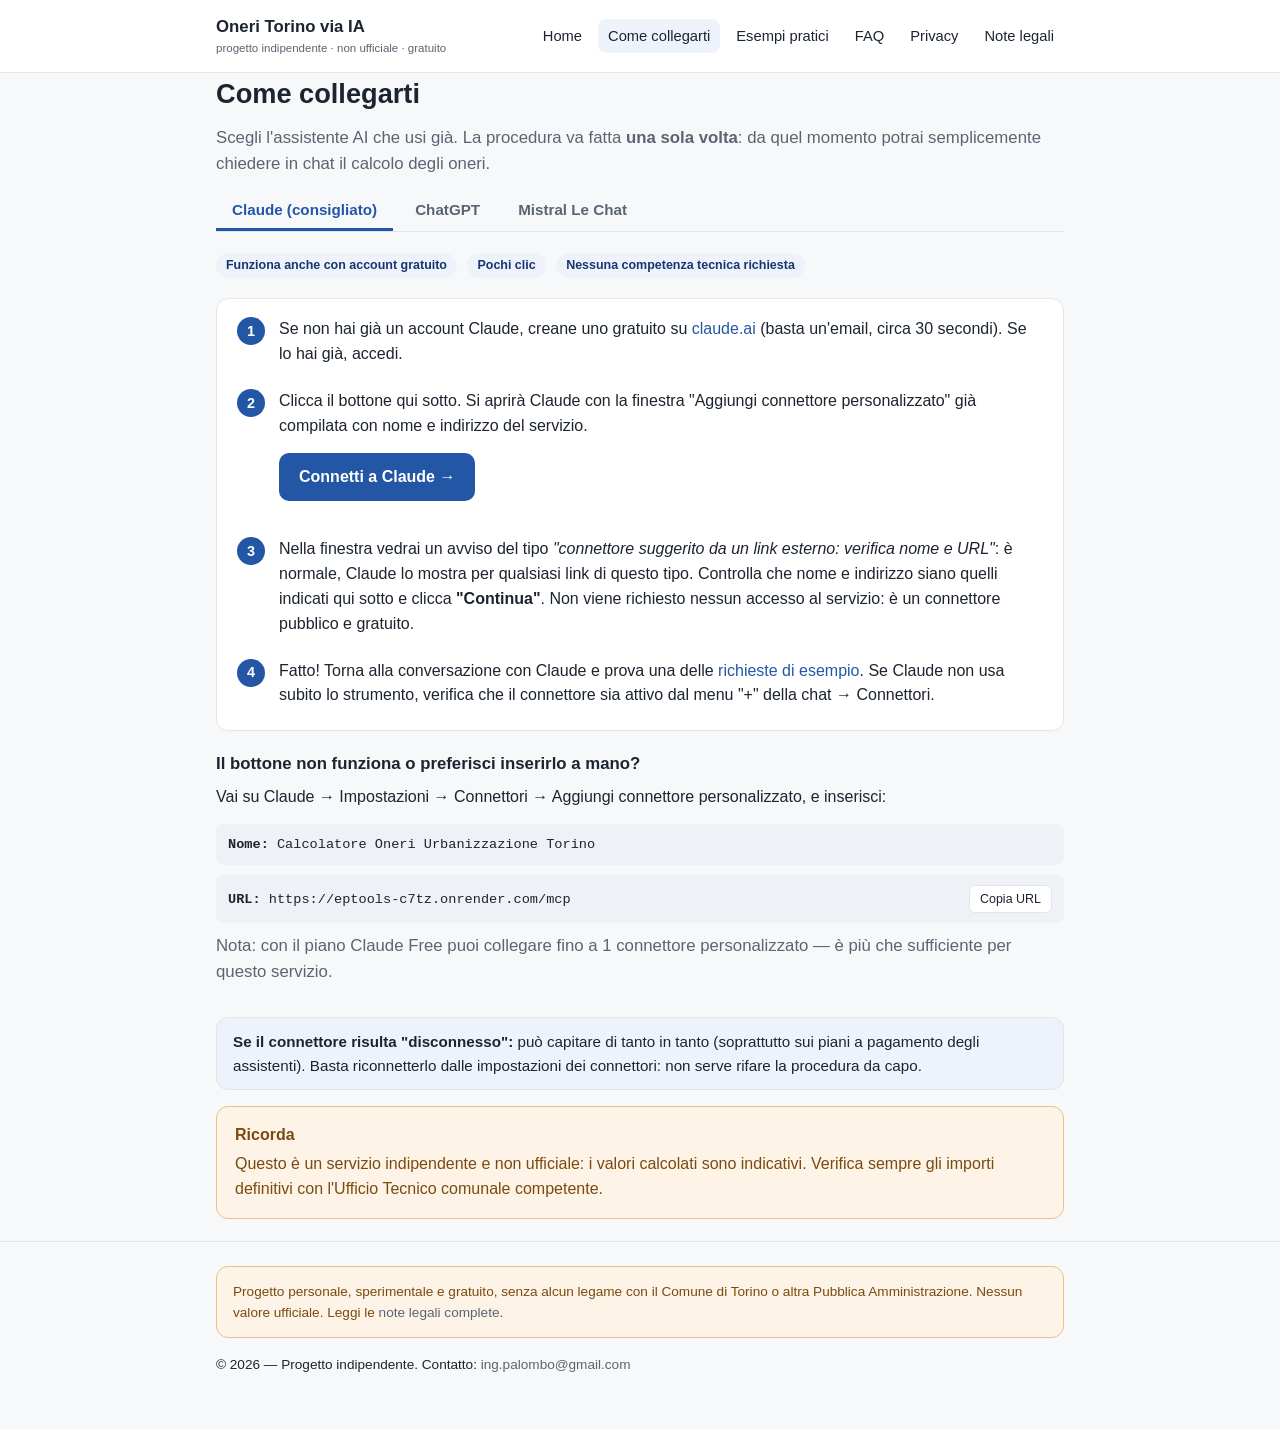
==== come-collegarti.html @ ebdf5fb5 "Sito landing page Oneri Torino via IA Co-Authored-By: Claude Sonnet 5 <noreply@anthropic.com>" ====
<!DOCTYPE html>
<html lang="it">
<head>
<meta charset="UTF-8">
<meta name="viewport" content="width=device-width, initial-scale=1">
<title>Come collegarti — Oneri Torino via IA</title>
<meta name="description" content="Guida passo-passo per collegare il calcolatore oneri di urbanizzazione di Torino a Claude, ChatGPT o Mistral Le Chat.">
<link rel="icon" href="data:image/svg+xml,%3Csvg xmlns=%27http://www.w3.org/2000/svg%27 viewBox=%270 0 32 32%27%3E%3Crect width=%2732%27 height=%2732%27 rx=%277%27 fill=%27%232456a6%27/%3E%3Ctext x=%2716%27 y=%2723%27 text-anchor=%27middle%27 font-family=%27Arial%27 font-size=%2719%27 font-weight=%27bold%27 fill=%27white%27%3E%E2%82%AC%3C/text%3E%3C/svg%3E">
<link rel="stylesheet" href="style.css">
</head>
<body>
<header class="site-header">
  <div class="container">
    <div class="brand">Oneri Torino via IA
      <small>progetto indipendente &middot; non ufficiale &middot; gratuito</small>
    </div>
    <nav class="site-nav">
      <a href="index.html">Home</a>
      <a href="come-collegarti.html" class="active">Come collegarti</a>
      <a href="esempi.html">Esempi pratici</a>
      <a href="faq.html">FAQ</a>
      <a href="privacy.html">Privacy</a>
      <a href="note-legali.html">Note legali</a>
    </nav>
  </div>
</header>

<main class="container">

  <h1>Come collegarti</h1>
  <p class="lead">
    Scegli l'assistente AI che usi già. La procedura va fatta <strong>una sola volta</strong>:
    da quel momento potrai semplicemente chiedere in chat il calcolo degli oneri.
  </p>

  <div class="tabs" role="tablist">
    <button class="tab-btn active" role="tab" aria-selected="true" data-tab="tab-claude">Claude (consigliato)</button>
    <button class="tab-btn" role="tab" aria-selected="false" data-tab="tab-chatgpt">ChatGPT</button>
    <button class="tab-btn" role="tab" aria-selected="false" data-tab="tab-lechat">Mistral Le Chat</button>
  </div>

  <!-- CLAUDE -->
  <div class="tab-panel active" id="tab-claude">
    <p>
      <span class="pill">Funziona anche con account gratuito</span>
      <span class="pill">Pochi clic</span>
      <span class="pill">Nessuna competenza tecnica richiesta</span>
    </p>

    <div class="card">
      <ol class="steps">
        <li>
          Se non hai già un account Claude, creane uno gratuito su
          <a href="https://claude.ai" target="_blank" rel="noopener">claude.ai</a> (basta un'email,
          circa 30 secondi). Se lo hai già, accedi.
        </li>
        <li>
          Clicca il bottone qui sotto. Si aprirà Claude con la finestra "Aggiungi connettore
          personalizzato" già compilata con nome e indirizzo del servizio.
          <div class="btn-row">
            <a class="btn" id="claude-connect-btn"
               href="https://claude.ai/customize/connectors?modal=add-custom-connector&amp;connectorName=Calcolatore%20Oneri%20Urbanizzazione%20Torino&amp;connectorUrl=https%3A%2F%2Feptools-c7tz.onrender.com%2Fmcp"
               target="_blank" rel="noopener">
              Connetti a Claude &rarr;
            </a>
          </div>
        </li>
        <li>
          Nella finestra vedrai un avviso del tipo <em>"connettore suggerito da un link
          esterno: verifica nome e URL"</em>: è normale, Claude lo mostra per qualsiasi link di
          questo tipo. Controlla che nome e indirizzo siano quelli indicati qui sotto e clicca
          <strong>"Continua"</strong>. Non viene richiesto nessun accesso al servizio: è un
          connettore pubblico e gratuito.
        </li>
        <li>
          Fatto! Torna alla conversazione con Claude e prova una delle
          <a href="esempi.html">richieste di esempio</a>. Se Claude non usa subito lo strumento,
          verifica che il connettore sia attivo dal menu "+" della chat &rarr; Connettori.
        </li>
      </ol>
    </div>

    <h3>Il bottone non funziona o preferisci inserirlo a mano?</h3>
    <p>Vai su Claude &rarr; Impostazioni &rarr; Connettori &rarr; Aggiungi connettore personalizzato, e inserisci:</p>
    <div class="code-box">
      <span><strong>Nome:</strong> Calcolatore Oneri Urbanizzazione Torino</span>
    </div>
    <div class="code-box">
      <span id="mcp-url-claude"><strong>URL:</strong> https://eptools-c7tz.onrender.com/mcp</span>
      <button class="copy-btn" onclick="copyText(this, 'https://eptools-c7tz.onrender.com/mcp')">Copia URL</button>
    </div>
    <p class="lead">
      Nota: con il piano Claude Free puoi collegare fino a 1 connettore personalizzato — è più
      che sufficiente per questo servizio.
    </p>
  </div>

  <!-- CHATGPT -->
  <div class="tab-panel" id="tab-chatgpt">
    <p>
      <span class="pill">Richiede piano Plus, Pro, Business o Enterprise/Edu</span>
      <span class="pill">Il piano Free NON è supportato</span>
      <span class="pill">5-6 passaggi</span>
    </p>

    <div class="banner warn">
      <strong>Nota</strong>
      ChatGPT richiede di attivare la "Developer mode" (modalità sviluppatore) per poter
      collegare un connettore personalizzato come questo. È una funzione ufficiale di OpenAI,
      non qualcosa di rischioso, ma comparirà un avviso di attenzione: è normale, riguarda
      qualsiasi connettore esterno, non solo questo.
    </div>

    <div class="card">
      <ol class="steps">
        <li>Apri ChatGPT sul web e accedi con un account Plus, Pro, Business, Enterprise o Edu.</li>
        <li>Vai su <strong>Impostazioni &rarr; App e connettori</strong> (in inglese "Settings &rarr; Apps &amp; Connectors").</li>
        <li>Nelle impostazioni avanzate, attiva <strong>"Developer mode"</strong> (modalità sviluppatore).</li>
        <li>Clicca <strong>"Aggiungi connettore" / "Add connector"</strong>, scegli l'opzione per un connettore personalizzato (custom/remote MCP) e incolla i dati qui sotto.</li>
        <li>Conferma la creazione del connettore.</li>
        <li>
          Nella conversazione, apri il menu degli strumenti/connettori e assicurati che il
          connettore sia attivato per quella chat, poi prova una
          <a href="esempi.html">richiesta di esempio</a>.
        </li>
      </ol>
    </div>

    <div class="code-box">
      <span><strong>Nome:</strong> Calcolatore Oneri Urbanizzazione Torino</span>
    </div>
    <div class="code-box">
      <span><strong>URL:</strong> https://eptools-c7tz.onrender.com/mcp</span>
      <button class="copy-btn" onclick="copyText(this, 'https://eptools-c7tz.onrender.com/mcp')">Copia URL</button>
    </div>
  </div>

  <!-- LE CHAT -->
  <div class="tab-panel" id="tab-lechat">
    <p>
      <span class="pill">Funziona anche con account gratuito</span>
      <span class="pill">3-4 passaggi</span>
    </p>

    <div class="card">
      <ol class="steps">
        <li>
          Apri <a href="https://chat.mistral.ai" target="_blank" rel="noopener">Le Chat</a>
          (Mistral AI) e accedi, oppure crea un account gratuito.
        </li>
        <li>Vai su <strong>Impostazioni &rarr; Connettori</strong> e scegli di aggiungere un connettore personalizzato.</li>
        <li>Incolla i dati qui sotto e conferma. Se compare una richiesta di accesso/autorizzazione, segui semplicemente la procedura guidata a schermo.</li>
        <li>
          Fatto! Torna alla conversazione e prova una
          <a href="esempi.html">richiesta di esempio</a>.
        </li>
      </ol>
    </div>

    <div class="code-box">
      <span><strong>Nome:</strong> Calcolatore Oneri Urbanizzazione Torino</span>
    </div>
    <div class="code-box">
      <span><strong>URL:</strong> https://eptools-c7tz.onrender.com/mcp</span>
      <button class="copy-btn" onclick="copyText(this, 'https://eptools-c7tz.onrender.com/mcp')">Copia URL</button>
    </div>
  </div>

  <div class="tip" style="margin-top:32px;">
    <strong>Se il connettore risulta "disconnesso":</strong> può capitare di tanto in tanto
    (soprattutto sui piani a pagamento degli assistenti). Basta riconnetterlo dalle impostazioni
    dei connettori: non serve rifare la procedura da capo.
  </div>

  <div class="banner warn">
    <strong>Ricorda</strong>
    Questo è un servizio indipendente e non ufficiale: i valori calcolati sono indicativi.
    Verifica sempre gli importi definitivi con l'Ufficio Tecnico comunale competente.
  </div>

</main>

<footer class="site-footer">
  <div class="container">
    <div class="disclaimer">
      Progetto personale, sperimentale e gratuito, senza alcun legame con il Comune di Torino
      o altra Pubblica Amministrazione. Nessun valore ufficiale.
      Leggi le <a href="note-legali.html">note legali complete</a>.
    </div>
    <p>&copy; 2026 — Progetto indipendente. Contatto: <a href="mailto:ing.palombo@gmail.com">ing.palombo@gmail.com</a></p>
  </div>
</footer>

<script src="script.js"></script>
</body>
</html>
---- style.css ----
:root {
  --bg: #f7f8fa;
  --surface: #ffffff;
  --text: #1c2430;
  --text-muted: #5b6472;
  --border: #e2e5ea;
  --primary: #2456a6;
  --primary-dark: #17356f;
  --primary-contrast: #ffffff;
  --accent-bg: #eef3fb;
  --warn-bg: #fdf3e7;
  --warn-border: #eec089;
  --warn-text: #7a4b0f;
  --danger-bg: #fdecec;
  --danger-border: #f0a9a9;
  --danger-text: #8a1f1f;
  --code-bg: #eef1f5;
  --radius: 12px;
}

@media (prefers-color-scheme: dark) {
  :root:not([data-theme="light"]) {
    --bg: #10151c;
    --surface: #171d26;
    --text: #e7ebf0;
    --text-muted: #9aa4b2;
    --border: #2a323d;
    --primary: #6fa0e6;
    --primary-dark: #8fb6ee;
    --primary-contrast: #0b1420;
    --accent-bg: #182335;
    --warn-bg: #2c2312;
    --warn-border: #6b4c17;
    --warn-text: #f0c98a;
    --danger-bg: #2b1414;
    --danger-border: #7a2f2f;
    --danger-text: #f2a3a3;
    --code-bg: #1c232d;
  }
}

:root[data-theme="dark"] {
  --bg: #10151c;
  --surface: #171d26;
  --text: #e7ebf0;
  --text-muted: #9aa4b2;
  --border: #2a323d;
  --primary: #6fa0e6;
  --primary-dark: #8fb6ee;
  --primary-contrast: #0b1420;
  --accent-bg: #182335;
  --warn-bg: #2c2312;
  --warn-border: #6b4c17;
  --warn-text: #f0c98a;
  --danger-bg: #2b1414;
  --danger-border: #7a2f2f;
  --danger-text: #f2a3a3;
  --code-bg: #1c232d;
}

* { box-sizing: border-box; }

html, body {
  margin: 0;
  padding: 0;
  background: var(--bg);
  color: var(--text);
  font-family: -apple-system, "Segoe UI", Roboto, Helvetica, Arial, sans-serif;
  line-height: 1.55;
}

a { color: var(--primary); text-decoration: none; }
a:hover { text-decoration: underline; }

.container {
  max-width: 880px;
  margin: 0 auto;
  padding: 0 16px;
}

header.site-header {
  border-bottom: 1px solid var(--border);
  background: var(--surface);
  position: sticky;
  top: 0;
  z-index: 10;
}

.site-header .container {
  display: flex;
  align-items: center;
  justify-content: space-between;
  padding: 14px 16px;
  flex-wrap: wrap;
  gap: 10px;
}

.brand {
  font-weight: 700;
  font-size: 1.05rem;
  color: var(--text);
}

.brand small {
  display: block;
  font-weight: 400;
  font-size: 0.72rem;
  color: var(--text-muted);
}

nav.site-nav {
  display: flex;
  gap: 6px;
  flex-wrap: wrap;
}

nav.site-nav a {
  color: var(--text);
  font-size: 0.92rem;
  padding: 6px 10px;
  border-radius: 8px;
}

nav.site-nav a.active,
nav.site-nav a:hover {
  background: var(--accent-bg);
  text-decoration: none;
}

main {
  padding: 28px 0 60px;
}

h1 { font-size: 1.7rem; margin: 0 0 10px; }
h2 { font-size: 1.3rem; margin: 32px 0 12px; }
h3 { font-size: 1.05rem; margin: 20px 0 8px; }

p { margin: 0 0 14px; color: var(--text); }
.lead { font-size: 1.05rem; color: var(--text-muted); }

.card {
  background: var(--surface);
  border: 1px solid var(--border);
  border-radius: var(--radius);
  padding: 18px 20px;
  margin: 0 0 16px;
}

.banner {
  border-radius: var(--radius);
  padding: 16px 18px;
  margin: 0 0 22px;
  border: 1px solid var(--border);
}

.banner.danger {
  background: var(--danger-bg);
  border-color: var(--danger-border);
  color: var(--danger-text);
}

.banner.warn {
  background: var(--warn-bg);
  border-color: var(--warn-border);
  color: var(--warn-text);
}

.banner strong { display: block; margin-bottom: 4px; }

.btn {
  display: inline-flex;
  align-items: center;
  gap: 8px;
  background: var(--primary);
  color: var(--primary-contrast);
  border: none;
  padding: 12px 20px;
  border-radius: 10px;
  font-size: 1rem;
  font-weight: 600;
  cursor: pointer;
}

.btn:hover { background: var(--primary-dark); text-decoration: none; }

.btn.secondary {
  background: transparent;
  color: var(--primary);
  border: 1px solid var(--primary);
}

.btn-row { display: flex; gap: 10px; flex-wrap: wrap; margin: 14px 0; }

.steps { padding-left: 0; list-style: none; counter-reset: step; margin: 0; }

.steps li {
  counter-increment: step;
  position: relative;
  padding: 0 0 18px 42px;
  margin-bottom: 4px;
}

.steps li::before {
  content: counter(step);
  position: absolute;
  left: 0;
  top: 0;
  width: 28px;
  height: 28px;
  border-radius: 50%;
  background: var(--primary);
  color: var(--primary-contrast);
  font-weight: 700;
  font-size: 0.9rem;
  display: flex;
  align-items: center;
  justify-content: center;
}

.steps li:last-child { padding-bottom: 0; }

.tabs {
  display: flex;
  gap: 6px;
  border-bottom: 1px solid var(--border);
  margin-bottom: 20px;
  flex-wrap: wrap;
}

.tab-btn {
  background: transparent;
  border: none;
  padding: 10px 16px;
  font-size: 0.95rem;
  font-weight: 600;
  color: var(--text-muted);
  cursor: pointer;
  border-bottom: 3px solid transparent;
}

.tab-btn.active {
  color: var(--primary);
  border-bottom-color: var(--primary);
}

.tab-panel { display: none; }
.tab-panel.active { display: block; }

.pill {
  display: inline-block;
  background: var(--accent-bg);
  color: var(--primary-dark);
  border-radius: 999px;
  padding: 3px 10px;
  font-size: 0.78rem;
  font-weight: 600;
  margin: 0 6px 6px 0;
}

code, .code-box {
  font-family: ui-monospace, SFMono-Regular, Consolas, Menlo, monospace;
  background: var(--code-bg);
  border-radius: 8px;
}

code { padding: 2px 6px; font-size: 0.9em; }

.code-box {
  display: flex;
  align-items: center;
  justify-content: space-between;
  gap: 10px;
  padding: 10px 12px;
  margin: 10px 0;
  font-size: 0.85rem;
  overflow-x: auto;
}

.code-box span { word-break: break-all; }

.copy-btn {
  flex-shrink: 0;
  background: var(--surface);
  border: 1px solid var(--border);
  color: var(--text);
  padding: 6px 10px;
  border-radius: 6px;
  font-size: 0.78rem;
  cursor: pointer;
}

.copy-btn:hover { background: var(--accent-bg); }

.prompt-card {
  border: 1px solid var(--border);
  border-radius: var(--radius);
  padding: 14px 16px;
  margin-bottom: 14px;
  background: var(--surface);
}

.prompt-card p { margin: 0 0 10px; font-style: italic; color: var(--text); }

footer.site-footer {
  border-top: 1px solid var(--border);
  padding: 24px 0 40px;
  color: var(--text-muted);
  font-size: 0.85rem;
}

footer.site-footer .disclaimer {
  background: var(--warn-bg);
  border: 1px solid var(--warn-border);
  color: var(--warn-text);
  border-radius: var(--radius);
  padding: 14px 16px;
  margin-bottom: 16px;
}

footer.site-footer a { color: var(--text-muted); }

.faq-item { margin-bottom: 18px; }
.faq-item h3 { margin-bottom: 6px; }

.overview {
  display: grid;
  grid-template-columns: repeat(3, 1fr);
  gap: 12px;
  margin: 8px 0 24px;
}

.overview .card { margin: 0; }
.overview .num {
  display: inline-flex;
  align-items: center;
  justify-content: center;
  width: 28px;
  height: 28px;
  border-radius: 50%;
  background: var(--primary);
  color: var(--primary-contrast);
  font-weight: 700;
  font-size: 0.9rem;
  margin-bottom: 8px;
}
.overview h3 { margin: 0 0 4px; font-size: 1rem; }
.overview p { margin: 0; font-size: 0.92rem; color: var(--text-muted); }

.tip {
  background: var(--accent-bg);
  border: 1px solid var(--border);
  border-radius: var(--radius);
  padding: 12px 16px;
  margin: 16px 0;
  font-size: 0.95rem;
}

@media (max-width: 640px) {
  .overview { grid-template-columns: 1fr; }
}

@media (max-width: 560px) {
  header.site-header { position: static; }
  .site-header .container { flex-direction: column; align-items: flex-start; }
  nav.site-nav { width: 100%; }
  h1 { font-size: 1.45rem; }
  .btn { width: 100%; justify-content: center; }
}
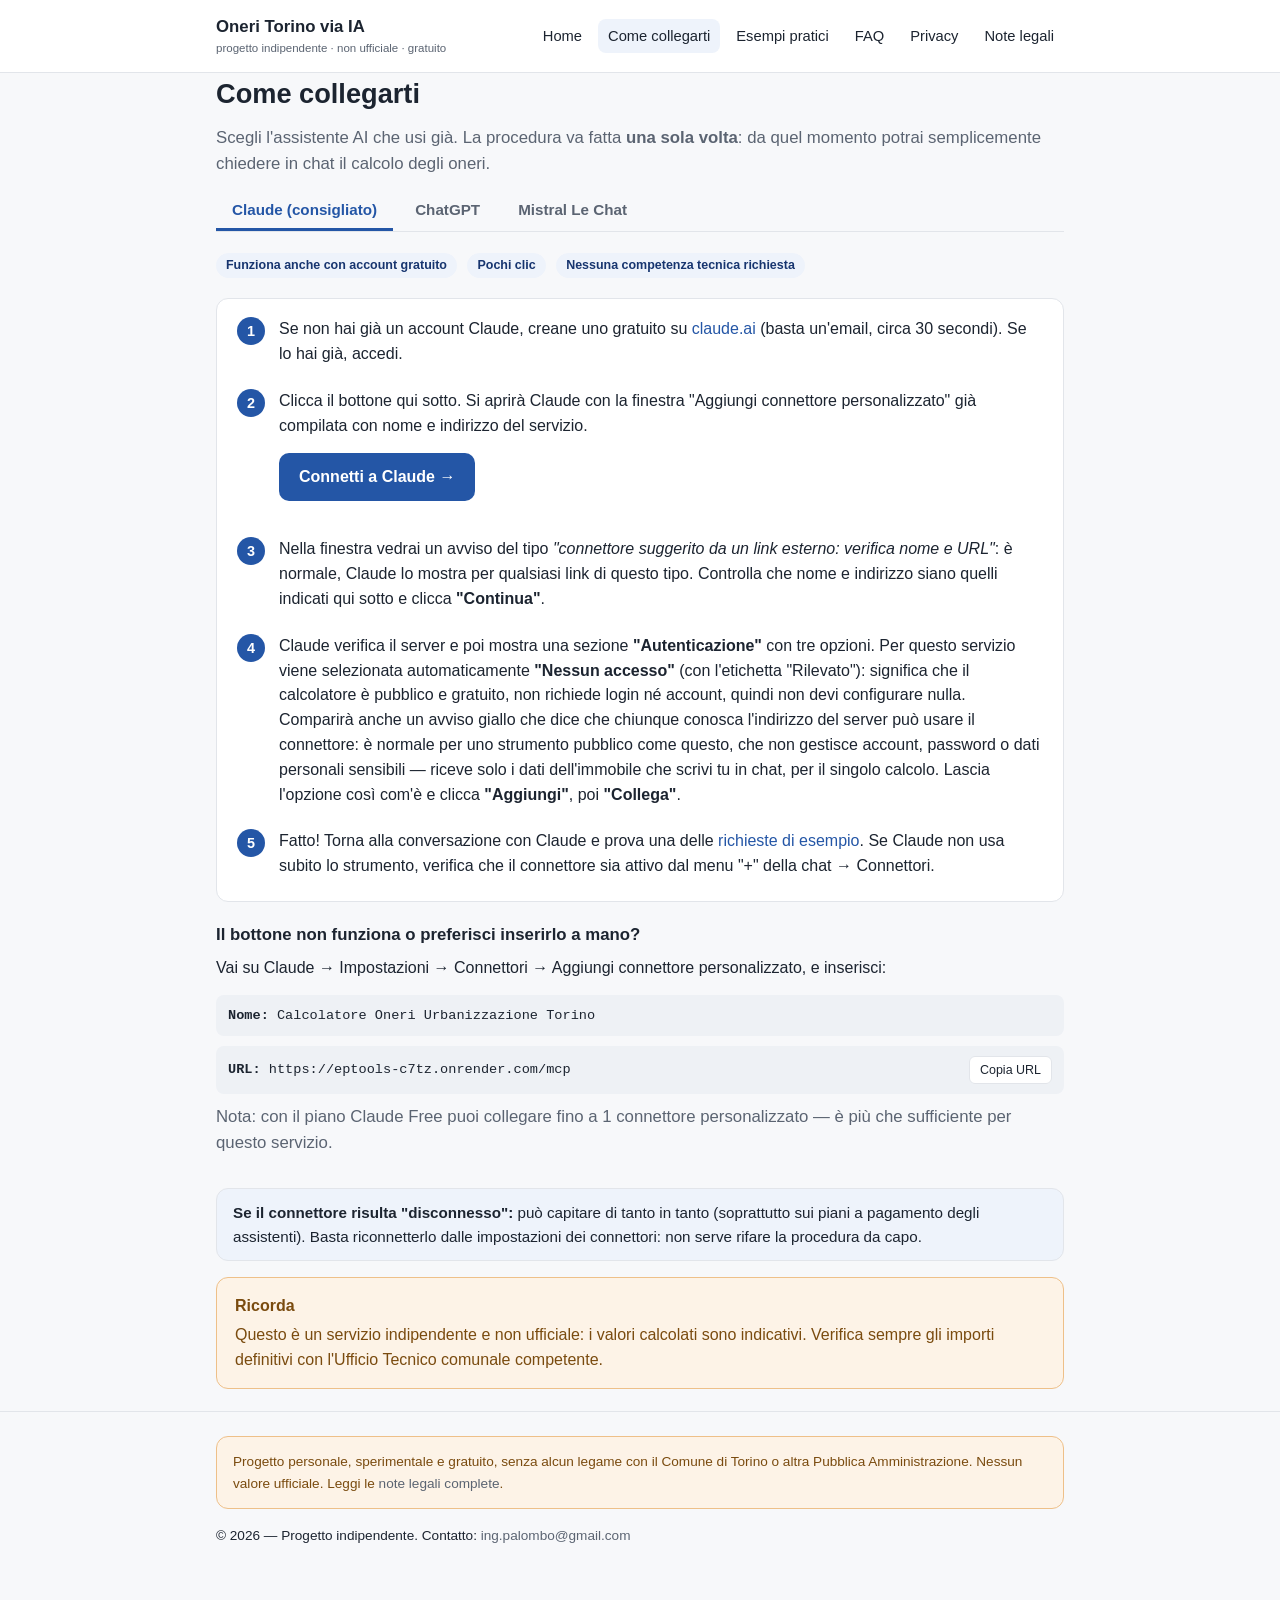
==== commit 21e910ae: "Spiega il passaggio "Nessun accesso" nella guida di collegamento Aggiunge un passo nella guida Claud" ====
--- a/come-collegarti.html
+++ b/come-collegarti.html
@@ -69,8 +69,18 @@
           Nella finestra vedrai un avviso del tipo <em>"connettore suggerito da un link
           esterno: verifica nome e URL"</em>: è normale, Claude lo mostra per qualsiasi link di
           questo tipo. Controlla che nome e indirizzo siano quelli indicati qui sotto e clicca
-          <strong>"Continua"</strong>. Non viene richiesto nessun accesso al servizio: è un
-          connettore pubblico e gratuito.
+          <strong>"Continua"</strong>.
+        </li>
+        <li>
+          Claude verifica il server e poi mostra una sezione <strong>"Autenticazione"</strong>
+          con tre opzioni. Per questo servizio viene selezionata automaticamente
+          <strong>"Nessun accesso"</strong> (con l'etichetta "Rilevato"): significa che il
+          calcolatore è pubblico e gratuito, non richiede login né account, quindi non devi
+          configurare nulla. Comparirà anche un avviso giallo che dice che chiunque conosca
+          l'indirizzo del server può usare il connettore: è normale per uno strumento pubblico
+          come questo, che non gestisce account, password o dati personali sensibili — riceve
+          solo i dati dell'immobile che scrivi tu in chat, per il singolo calcolo. Lascia
+          l'opzione così com'è e clicca <strong>"Aggiungi"</strong>, poi <strong>"Collega"</strong>.
         </li>
         <li>
           Fatto! Torna alla conversazione con Claude e prova una delle
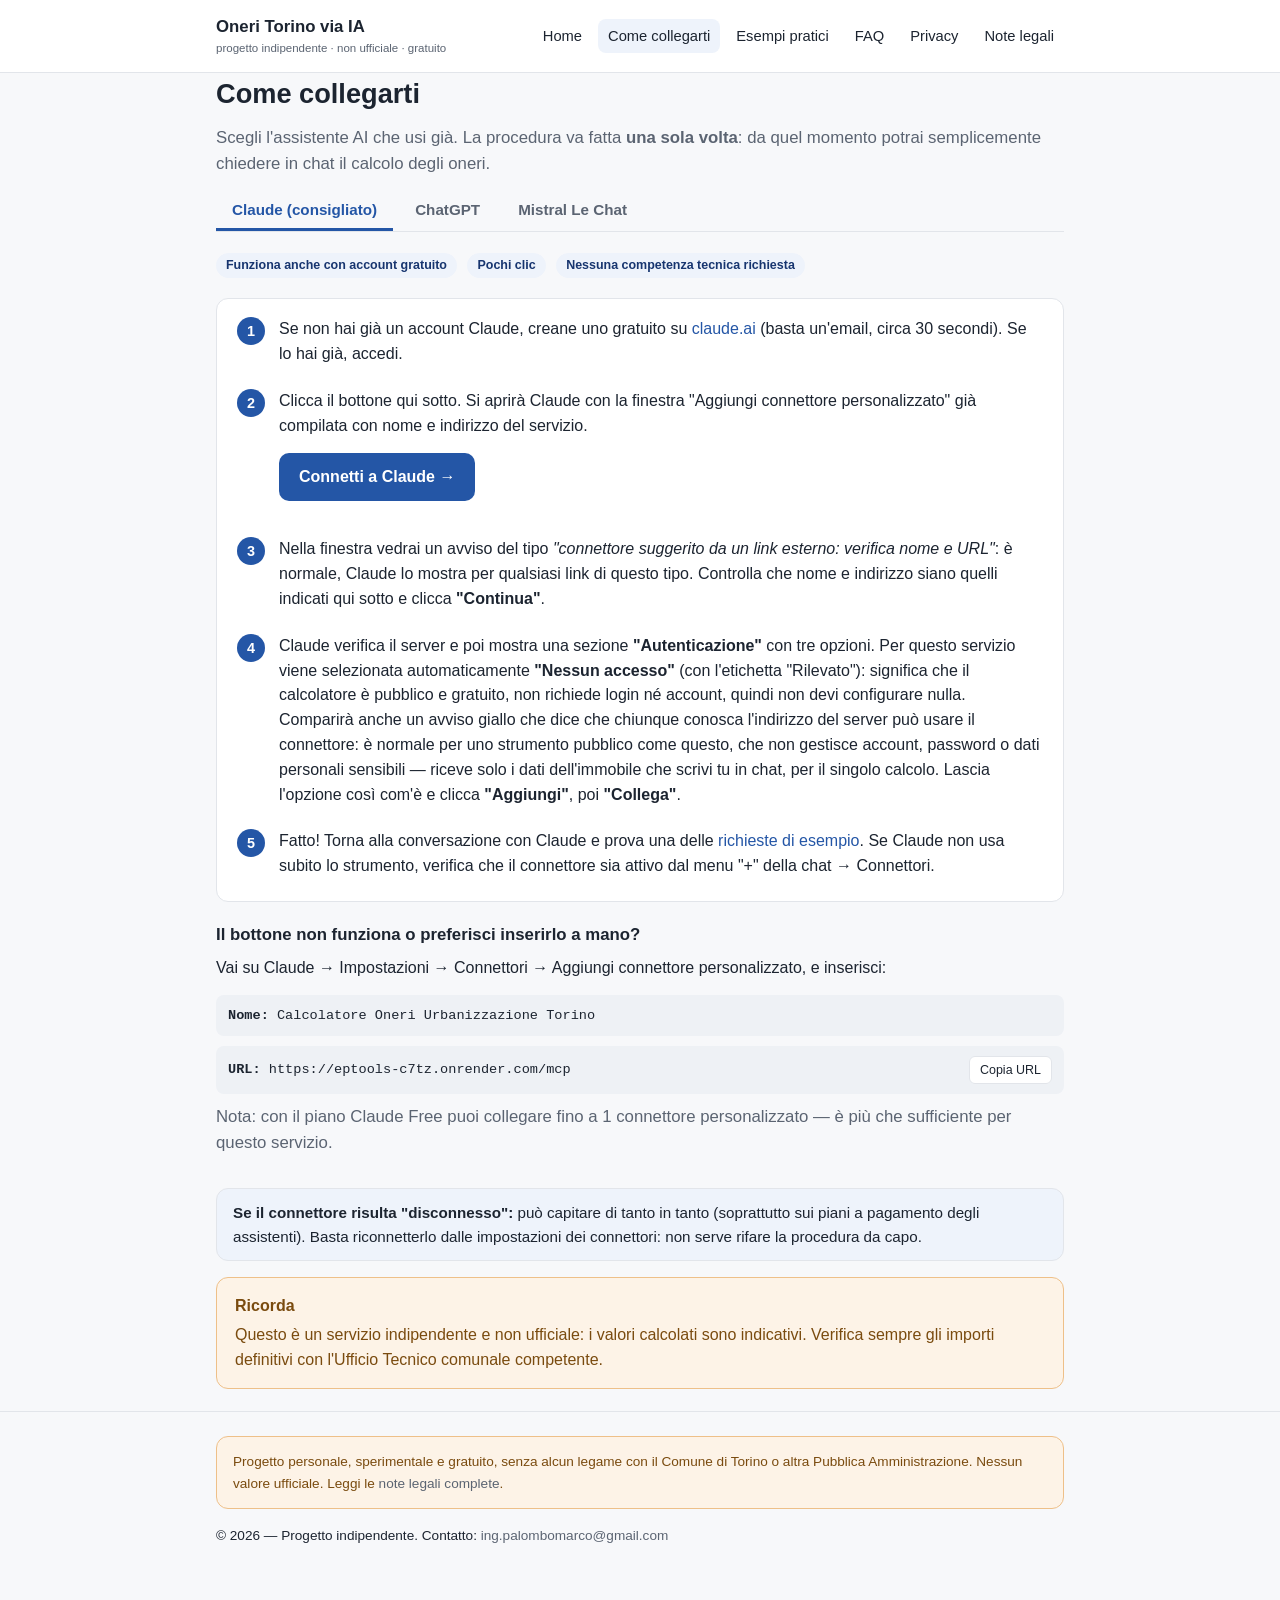
==== commit 4dfb7f76: "Corregge indirizzo email di contatto nel sito Co-Authored-By: Claude Sonnet 5 <noreply@anthropic.com" ====
--- a/come-collegarti.html
+++ b/come-collegarti.html
@@ -197,7 +197,7 @@
       o altra Pubblica Amministrazione. Nessun valore ufficiale.
       Leggi le <a href="note-legali.html">note legali complete</a>.
     </div>
-    <p>&copy; 2026 — Progetto indipendente. Contatto: <a href="mailto:ing.palombo@gmail.com">ing.palombo@gmail.com</a></p>
+    <p>&copy; 2026 — Progetto indipendente. Contatto: <a href="mailto:ing.palombomarco@gmail.com">ing.palombomarco@gmail.com</a></p>
   </div>
 </footer>
 
